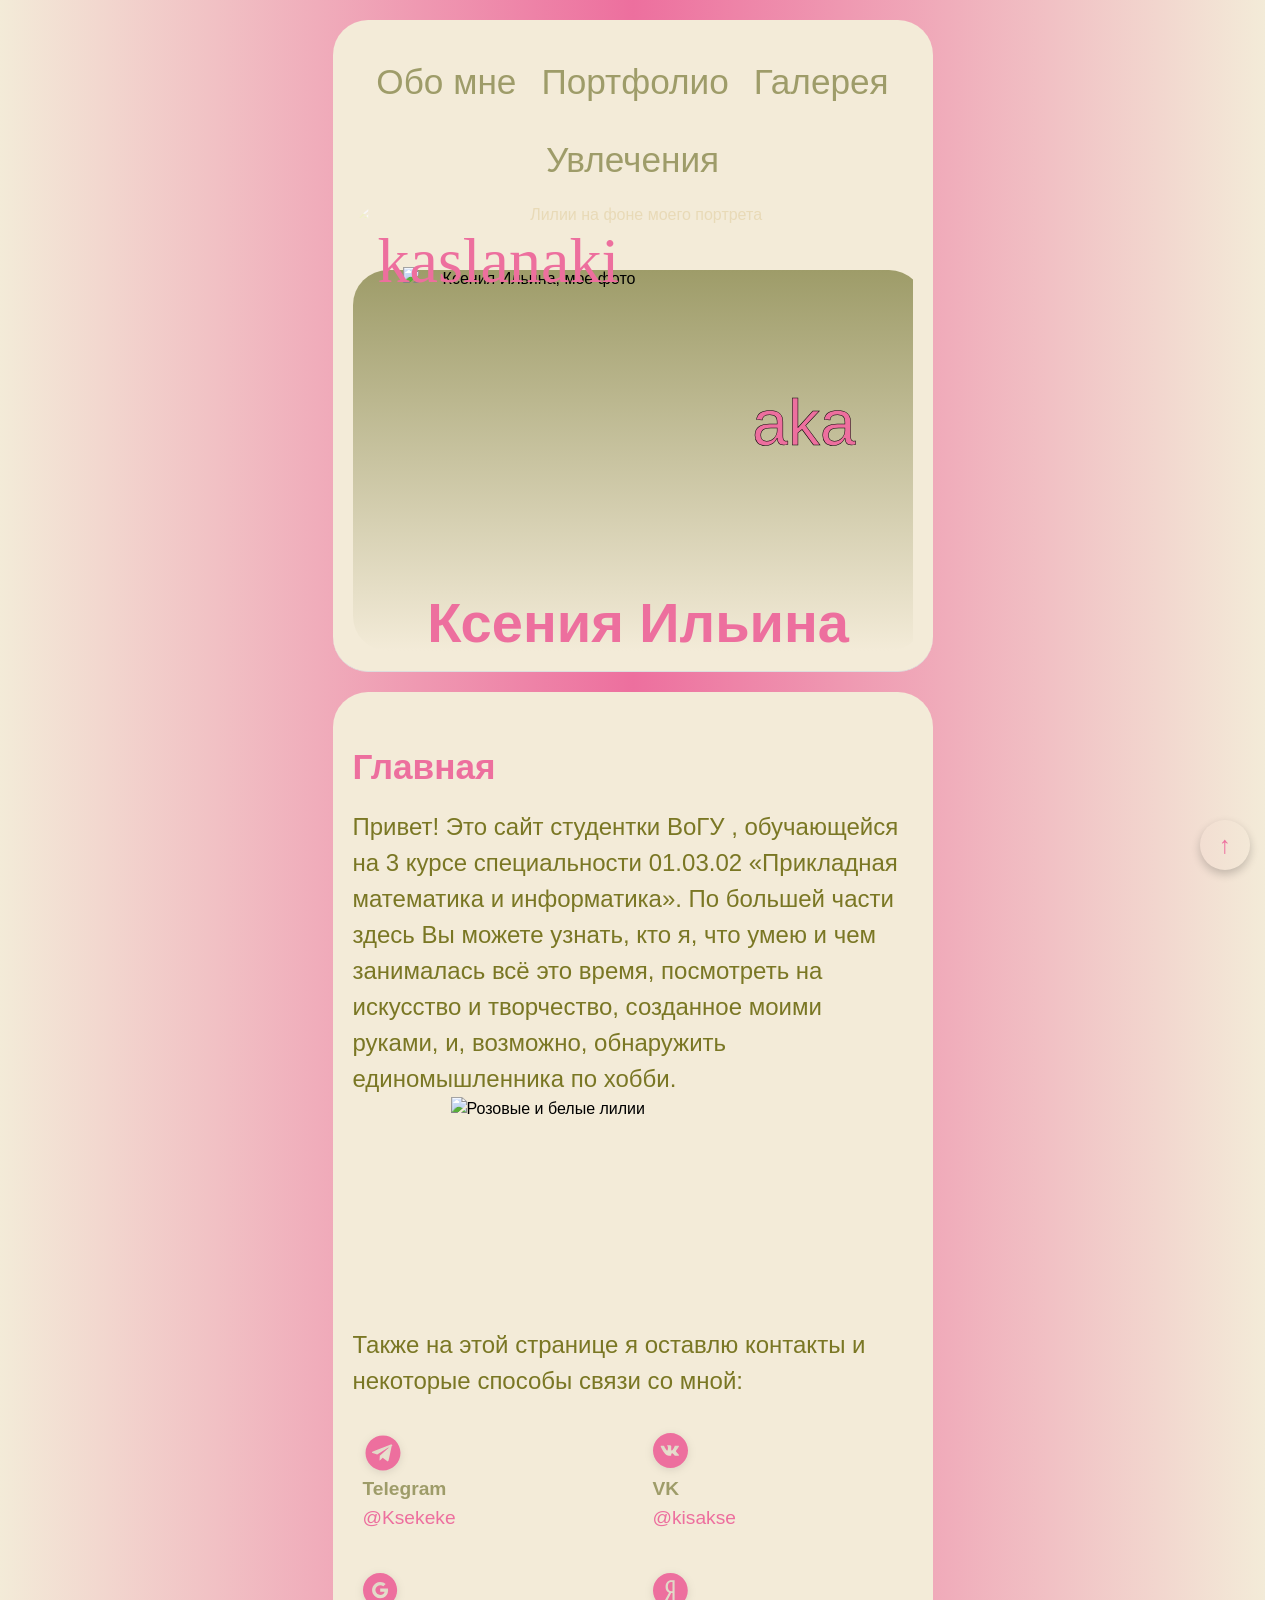
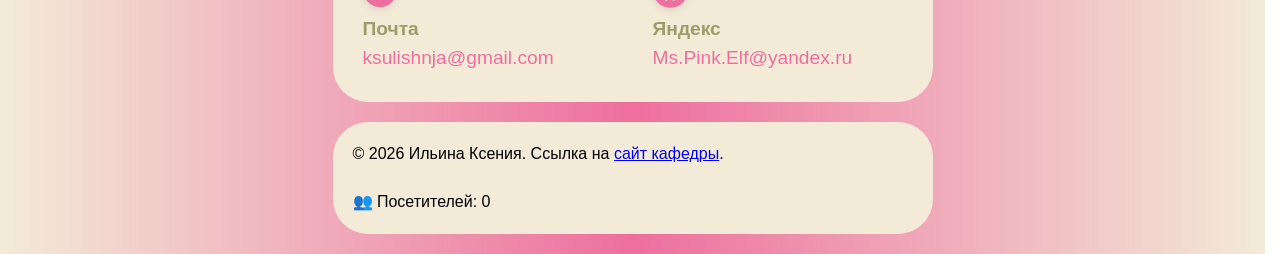
==== index.html @ 04f05344 "Add files via upload" ====
<!DOCTYPE html>
<html lang="ru">
<head>
   <meta charset="UTF-8">
   <meta name="viewport" content="width=device-width, initial-scale=1.0">
   <title>Главная</title>
   <link rel="stylesheet" href="style.css">
   <script src="js/general.js" defer></script>
</head>

<body>
    <div class="page-wrapper">
        <header class="card-block">

            <nav>
                <ul>
                    <li><a href="about.html">Обо мне</a></li>
                    <li><a href="portfolio.html">Портфолио</a></li>
                    <li><a href="gallery.html">Галерея</a></li>
                    <li><a href="hobbies.html">Увлечения</a></li>
                </ul>
            </nav>

            <div class="header-overlay-stage">

                <div class="base-gradient-layer"></div>

                <img src="img/index/lilies_background.JPG" alt="Лилии на фоне моего портрета" width="5184px" height="3456px" class="mix-blend-lilies">

                <div class="foreground-content">

                    <span class="nickname-kaslanaki" title="Мой творческий псевдоним, но об этом чуть позже..">kaslanaki</span>

                    <div class="portrait-container">

                        <img src="img/index/me.png" alt="Ксения Ильина, мое фото" width="965px" height="1189px" class="portrait-main">

                    </div>

                    <span class="aka-tag">aka</span>

                </div>

                <h1 class="fullname-hero">Ксения Ильина</h1>

            </div>

        </header>
    
        <main class="card-block">
            <h2>Главная</h2>
            <section>
                <p> Привет! Это сайт студентки ВоГУ , обучающейся на 3 курсе специальности 01.03.02 «Прикладная математика и информатика».
                По большей части здесь Вы можете узнать, кто я, что умею и чем занималась всё это время, посмотреть на искусство и творчество, созданное моими руками, и, возможно, обнаружить единомышленника по хобби.
                </p>
            </section>
            <img src="img/index/lilies.png" alt="Розовые и белые лилии" width="1498px" height="949px" class="lilies-main">
            <section>
                <p>Также на этой странице я оставлю контакты и некоторые способы связи со мной:</p>
                <div class="contacts-grid">
                    <a href="https://t.me/Ksekeke" class="contact-item" target="_blank">
                        <div class="contact-content">
                            <!-- <img src="img/index/telegram.svg" alt="Telegram" class="contact-icon"> -->
                            <svg class="contact-icon" viewBox="0 0 28 28" xmlns="http://www.w3.org/2000/svg" style="overflow: visible;">
                                <path class="icon-bg" fill-rule="evenodd" d="M16 2C8.268 2 2 8.268 2 16s6.268 14 14 14 14-6.268 14-14S23.732 2 16 2zm6.95 8.35l-2.45 11.53c-.18.8-.66.98-1.02.72l-3.73-2.75-1.8 1.74c-.2.2-.36.37-.75.37l.27-3.79 6.91-6.24c.3-.26-.06-.41-.47-.14l-8.54 5.38-3.68-1.15c-.81-.25-.82-.81.17-1.19l14.42-5.56c.68-.27 1.27.18 1.07 1.08z"/>
                            </svg>
                            <div class="contact-text">
                                <span class="contact-label">Telegram</span>
                                <span class="contact-value">@Ksekeke</span>
                            </div>
                        </div>
                    </a>

                    <a href="https://vk.com/kisakse" class="contact-item" target="_blank">
                        <div class="contact-content">
                            <!-- <img src="img/index/vk.svg" alt="VK" class="contact-icon"> -->
                            <svg class="contact-icon" viewBox="0 0 20 20" xmlns="http://www.w3.org/2000/svg">
                                <path class="icon-bg" fill-rule="evenodd" d="M10 0C4.48 0 0 4.48 0 10s4.48 10 10 10 10-4.48 10-10S15.52 0 10 0zm3.69 11.23s.85.84 1.06 1.23c.08.14.1.25.06.34-.07.14-.31.21-.39.21h-1.5c-.1 0-.32-.03-.59-.21-.2-.14-.4-.37-.6-.6-.29-.34-.54-.63-.8-.63a.3.3 0 0 0-.1.02c-.19.06-.43.33-.43 1.06 0 .23-.18.36-.31.36h-.69c-.23 0-1.45-.08-2.53-1.22-1.32-1.4-2.51-4.19-2.52-4.22-.08-.18.08-.28.25-.28h1.52c.2 0 .27.12.31.23.05.13.25.63.58 1.2.53.93.85 1.3 1.11 1.3.1 0 .14-.04.14-.04.34-.19.27-1.39.26-1.64 0-.05 0-.54-.17-.78-.13-.17-.34-.23-.47-.26.11-.06.2-.17.2-.17.23-.12.65-.13 1.06-.13h.23c.45.01.57.04.73.08.33.08.34.29.31 1.02-.01.21-.02.44-.02.72 0 .06 0 .12 0 .19-.01.37-.02.79.24.96.06.04.11.03.11.03.09 0 .37 0 1.11-1.27.24-.41.46-.86.6-1.27.01-.03.06-.11.11-.14.05-.03.12-.03.12-.03h1.78c.2 0 .33.03.35.1.05.12-.01.48-.82 1.58l-.36.48c-.74.97-.74 1.02.05 1.75z"/>
                            </svg>
                            <div class="contact-text">
                                <span class="contact-label">VK</span>
                                <span class="contact-value">@kisakse</span>
                            </div>
                        </div>
                    </a>
            
                    <a href="mailto:ksulishnja@gmail.com" class="contact-item">
                        <div class="contact-content">
                            <!-- <img src="img/index/Google.svg" alt="Gmail" class="contact-icon"> -->
                            <svg class="contact-icon" viewBox="0 0 1050 1050" xmlns="http://www.w3.org/2000/svg">
                                <path class="icon-bg" fill-rule="evenodd" d="M512 0C229.2 0 0 229.2 0 512s229.2 512 512 512 512-229.2 512-512S794.8 0 512 0zm167 697.6c-40.6 37.4-96 59.4-162.1 59.4-95.7 0-178.5-54.9-218.8-134.9-16.6-33.1-26.1-70.5-26.1-110.1s9.5-77 26.1-110.1c40.3-80.1 123.1-135 218.8-135 66 0 121.4 24.3 163.9 63.8L610.6 401c-25.4-24.3-57.7-36.6-93.6-36.6-63.8 0-117.8 43.1-137.1 101-4.9 14.7-7.7 30.4-7.7 46.6s2.8 31.9 7.7 46.6c19.3 57.9 73.3 101 137 101 33 0 61-8.7 82.9-23.4 26-17.4 43.2-43.3 48.9-74H516.9v-94.8h230.7c2.9 16.1 4.4 32.8 4.4 50.1 0 74.7-26.7 137.4-73 180.1z"/>
                            </svg>
                            <div class="contact-text">
                                <span class="contact-label">Почта</span>
                                <span class="contact-value">ksulishnja@gmail.com</span>
                            </div>
                        </div>
                    </a>

                    <a href="mailto:Ms.Pink.Elf@yandex.ru" class="contact-item">
                        <div class="contact-content">
                            <!-- <img src="img/index/Yandex.svg" alt="Yandex" class="contact-icon"> -->
                            <svg class="contact-icon" viewBox="0 0 515 515" xmlns="http://www.w3.org/2000/svg">
                                <path class="icon-bg" fill-rule="evenodd" d="M256 0C114.6 0 0 114.6 0 256s114.6 256 256 256 256-114.6 256-256S397.4 0 256 0zm57.5 105.4h-45.6c-44.9 0-82.9 34.1-82.9 100.4 0 39.8 18.4 69.1 51.3 83.5l-61.3 110.9c-2 3.6 0 6.4 3.2 6.4h28.4c2.4 0 4-.8 4.8-2.8l55.7-108.9h20v108.9c0 1.2 1.2 2.8 2.8 2.8h24.8c2.4 0 3.2-1.2 3.2-3.2V109.4c.1-2.8-1.5-4-4.3-4zm-26.4 163.9h-16.8c-26.4 0-52.1-19.3-52.1-67.5 0-50.2 24-70.7 48.4-70.7h20.4v138.2z"/>
                            </svg>
                            <div class="contact-text">
                                <span class="contact-label">Яндекс</span>
                                <span class="contact-value">Ms.Pink.Elf@yandex.ru</span>
                            </div>
                        </div>
                    </a>
                </div>
            </section>
        </main>
    
        <footer class="card-block">
            <p>© 2026 Ильина Ксения. Ссылка на <a href="http://uni-vologda.ac.ru" target="_blank">сайт кафедры</a>.</p>
            <div id="visitor-counter">👥 Посетителей: <span>0</span></div>
        </footer>
    </div>
    <!-- <a href="#" class="scroll-top">↑</a> -->
    <button id="scrollToTopBtn" class="back-to-top" aria-label="Вернуться наверх">
        ↑
    </button>
    <script src="js/counter.js" defer></script>
</body>
</html>
---- style.css ----
/**
  Нормализация блочной модели
 */
 *,
 ::before,
 ::after {
   box-sizing: border-box;
 }
 
 /**
   Убираем внутренние отступы слева тегам списков,
   у которых есть атрибут class
  */
 :where(ul, ol):where([class]) {
   padding-left: 0;
 }
 
 /**
   Убираем внешние отступы body и двум другим тегам,
   у которых есть атрибут class
  */
 body,
 :where(blockquote, figure, fieldset):where([class]) {
   margin: 0;
 }
 
 /**
   Убираем внешние отступы вертикали нужным тегам,
   у которых есть атрибут class
  */
 :where(
   h1,
   h2,
   h3,
   h4,
   h5,
   h6,
   p,
   ul,
   ol,
   dl
 ):where([class]) {
   margin-block: 0;
 }
 
 :where(dd[class]) {
   margin-left: 0;
 }
 
 :where(fieldset[class]) {
   padding: 0;
   border: none;
 }
 
 /**
   Убираем стандартный маркер маркированному списку,
   у которого есть атрибут class
  */
 :where(ul[class]) {
   list-style: none;
 }
 
 :where(address[class]) {
   font-style: normal;
 }
 
 /**
   Обнуляем вертикальные внешние отступы параграфа,
   объявляем локальную переменную для внешнего отступа вниз,
   чтобы избежать взаимодействие с более сложным селектором
  */
 p {
   --paragraphMarginBottom: 24px;
 
   margin-block: 0;
 }
 
 /**
   Внешний отступ вниз для параграфа без атрибута class,
   который расположен не последним среди своих соседних элементов
  */
 p:where(:not([class]):not(:last-child)) {
   margin-bottom: var(--paragraphMarginBottom);
 }
 
 
 /**
   Упрощаем работу с изображениями и видео
  */
 img,
 video {
   display: block;
   max-width: 100%;
   height: auto;
 }
 
 /**
   Наследуем свойства шрифт для полей ввода
  */
 input,
 textarea,
 select,
 button {
   font: inherit;
 }
 
 html {
   /**
     Пригодится в большинстве ситуаций
     (когда, например, нужно будет "прижать" футер к низу сайта)
    */
   height: 100%;
   /**
     Убираем скачок интерфейса по горизонтали
     при появлении / исчезновении скроллбара
    */
   scrollbar-gutter: stable;
   /**
     Плавный скролл
    */
   scroll-behavior: smooth;
 }
 
 body {
   /**
     Пригодится в большинстве ситуаций
     (когда, например, нужно будет "прижать" футер к низу сайта)
    */
   min-height: 100%;
   /**
     Унифицированный интерлиньяж
    */
   line-height: 1.5;
 }
 
 /**
   Нормализация высоты элемента ссылки при его инспектировании в DevTools
  */
 a:where([class]) {
   display: inline-flex;
 }
 
 /**
   Курсор-рука при наведении на элемент
  */
 button,
 label {
   cursor: pointer;
 }
 
 /**
   Убирает серую подсветку при тапе на мобильных устройствах (iOS/Android)
  */
 button {
   -webkit-tap-highlight-color: transparent;
 }
 
 /**
   Приводим к единому цвету svg-элементы
   (за исключением тех, у которых уже указан
   атрибут fill со значением 'none' или начинается с 'url')
  */
 :where([fill]:not(
   [fill="none"],
   [fill^="url"]
 )) {
   fill: currentColor;
 }
 
 /**
   Приводим к единому цвету svg-элементы
   (за исключением тех, у которых уже указан
   атрибут stroke со значением 'none')
  */
 :where([stroke]:not(
   [stroke="none"],
   [stroke^="url"]
 )) {
   stroke: currentColor;
 }
 
 /**
   Чиним баг задержки смены цвета при взаимодействии с svg-элементами
  */
 svg * {
   transition-property: fill, stroke;
 }
 
 /**
   Приведение рамок таблиц в классический 'collapse' вид
  */
 :where(table) {
   border-collapse: collapse;
   border-color: currentColor;
 }
 
 /**
   Удаляем все анимации и переходы для людей,
   которые предпочитают их не использовать
  */
 @media (prefers-reduced-motion: reduce) {
   *,
   ::before,
   ::after {
     animation-duration: 0.01ms !important;
     animation-iteration-count: 1 !important;
     transition-duration: 0.01ms !important;
     scroll-behavior: auto !important;
   }
 } 

 /* КОНЕЦ НОРМАЛИЗАЦИИ */

/* ПОДГРУЗКА ИСПОЛЬЗУЕМЫХ ШРИФТОВ */
@font-face {
   font-family: "m_Andes";
   src: url("./fonts/m_Andes-Normal-Regular.woff2") format("woff2");
   font-weight: 700;
   font-style: normal;
   font-display: swap;
}

@font-face {
   font-family: "Caveat";
   src: url("./fonts/Caveat.woff2") format("woff2");
   font-weight: 400;
   font-style: normal;
   font-display: swap;
}

@font-face {
   font-family: "alexandrazeferinotwo";
   src: url("./fonts/alexandrazeferinotwo.woff2") format("woff2");
   font-weight: 700;
   font-style: normal;
   font-display: swap;
}

h2 {
   color: #ED6F9E;
   /* font-size: 2.2rem; */
   /* text-align: center; */
}

img {
   display: block;
   max-width: 100%;
   height: auto;
}

/* 
============================================
   НАВИГАЦИЯ
============================================ 
*/

header nav ul li a {
   color: #9E9C69;
   text-decoration: none;
   transition: all 0.3s ease;
   font-size: 2.2rem;
}

header {
   border-bottom: 1px solid #ddd;
   text-align: center;
}

nav ul {
   flex-wrap: wrap;
   list-style: none;
   padding: 0;
   display: flex;
   justify-content: center; 
   gap: 25px; 
   align-self: flex-end;
}

nav a:hover { color: #7A7724; }

nav li:hover {
   background: rgba(237, 111, 158, 0.05); 
   transform: scale(1.02);
   border-radius: 15px;
}

/* НАСТРОЙКА СТИЛЕЙ СТРАНИЦЫ */
body {
   font-family: "Caveat", sans-serif;
   padding: 20px;
   display: flex;
   flex-direction: column;
   align-items: center;
   background-image: linear-gradient(0.25turn, #F3EBD8, #ED6F9E, #F3EBD8);
   min-height: 100vh;
}

.page-wrapper {
   margin: 0 auto;
   display: flex;
   flex-direction: column;
   width: 100%;
   max-width: 600px;
   gap: 20px;
}

.card-block {
   background-color: #F3EBD8; 
   border-radius: 35px;
   padding: 20px;
   width: 100%;
}

/* ЛИЛИИ, header */
.base-gradient-layer,
.mix-blend-lilies,
.foreground-content {
   grid-area: 1 / 1;
   width: 100%;
   border-radius: 35px;
}

.header-overlay-stage {
   display: grid;
   position: relative;
   overflow: hidden;
   aspect-ratio: 5 / 4; 
}

.base-gradient-layer {
   height: 85%;
   background: linear-gradient(to bottom, #9E9C69, #F3EBD8); 
   align-self: flex-end;
   z-index: 1;
}

.mix-blend-lilies {
   height: 85%;
   object-fit: cover;
   z-index: 2; 
   mix-blend-mode: overlay;
   opacity: 0.85;
}

.foreground-content {
   height: 100%;
   display: flex;
   flex-direction: column;
   z-index: 3;
   position: relative;
}

.nickname-kaslanaki {
   position: absolute;
   top: 6%;
   left: 25px;
   font-family: "alexandrazeferinotwo", serif;
   color: #ED6F9E;
   font-size: 4rem;
   z-index: 5;
   line-height: 1;
}

.portrait-container {
   width: 45%;
   margin-top: auto;
   margin-bottom: 67px;
   margin-left: 50px;
}

.portrait-main {
   width: 100%;
   display: block;
}

.aka-tag {
   position: absolute;
   left: 70%;
   bottom: 40%;
   color: #ED6F9E;
   font-size: 4rem;
   -webkit-text-stroke: 0.5px #000;
}

.fullname-hero {
   grid-area: 1 / 1;
   font-family: "m_Andes", sans-serif;
   color: #ED6F9E;
   font-size: 3.5rem;
   text-align: center;
   line-height: 1;
   align-self: flex-end;
   z-index: 4;
}

 /* ====================================*/

.scroll-top {
   position: fixed;
   bottom: 20px;
   right: 20px;
   text-decoration: none;
   background: #eee;
   padding: 10px 15px;
   border-radius: 50%;
   color: #000;
   border: 1px solid #ccc;
}

.card-block h2 {
   font-size: 2.2rem;
   margin-bottom: 15px;
}

.card-block section p {
   font-size: 1.5rem;
   color: #7A7724;
}

.lilies-main {
   display: block;
   margin: auto;
   width: 65%;
}

.contacts-grid {
   display: grid;
   grid-template-columns: 1fr 1fr;
   gap: 20px;
   margin-top: 20px;
}

.contact-item {
   text-decoration: none;
   display: flex;
   align-items: center;
   gap: 12px;
   padding: 10px;
   border-radius: 15px;
   transition: background 0.3s ease, transform 0.2s ease; 
}

.contact-item:hover {
   background: rgba(237, 111, 158, 0.05); 
    transform: scale(1.02);
}

.contact-icon {
   width: 35px; 
   height: 35px;
   transition: all 0.3s ease; 
   filter: drop-shadow(0 2px 4px rgba(0,0,0,0.1));
   flex-shrink: 0;
}

.contact-text {
   display: flex;
   flex-direction: column; 
}

.contact-label {
   font-size: 1.2rem;
   color: #9E9C69; 
   font-weight: bold;
}

.contact-value {
   font-size: 1.2rem;
   color: #ED6F9E; 
   word-break: break-all; 
}

.icon-bg {
   fill: #ED6F9E;
   transition: fill 0.3s ease;
}

.icon-symbol {
   fill: #F3EBD8; 
   stroke: none;
}

.contact-item:hover .contact-icon {
   transform: none; 
}

.contact-item:hover .icon-bg {
   fill: #d65a88; 
}

/* 
============================================
   СТРЕЛКА
============================================ 
*/

.back-to-top {
   position: fixed;
   bottom: 30px;
   right: 30px;
   width: 50px;
   height: 50px;
   background-color: var(--color-accent); /* Используй свой акцентный цвет */
   color: #ED6F9E;
   border: none;
   border-radius: 50%;
   cursor: pointer;
   font-size: 24px;
   display: flex;
   align-items: center;
   justify-content: center;
   box-shadow: 0 4px 10px rgba(0,0,0,0.2);
   z-index: 1000; /* Чтобы она была выше всех слоев */
   transition: opacity 0.3s, transform 0.3s;
}

.back-to-top:hover {
   transform: scale(1.1);
}

@media (max-width: 600px) {
   body {
      background-color: #ED6F9E;
      background-image: none;
   }

   header {
      padding: 10px 15px; 
   }

  nav ul {
      margin-bottom: 5px; 
      gap: 5px 15px;
   }

  header nav ul li a {
      line-height: 1.2;
      font-size: 1.3rem; 
   }

   .header-overlay-stage {
       aspect-ratio: 1 / 1.1;
   }

   .nickname-kaslanaki {
       top: 4%;
       left: 15px;
   }

   .fullname-hero {
       font-size: 3rem;
   }

   .portrait-container {
       width: 60%;
       margin-left: 10px; 
       margin-bottom: 55px;
   }

   .aka-tag {
       font-size: 3rem;
       bottom: 150px;
   }

}

/* ============================================
   СТИЛИ ДЛЯ СТРАНИЦЫ "УВЛЕЧЕНИЯ" (hobbies.html)
   ============================================ */

/* Заголовок страницы Увлечения */
.about-me-header2 {
   color: #ED6F9E;
   font-family: "m_Andes", sans-serif;
   font-size: 2.5rem;
   text-align: center;
   margin: 20px 0;
}

/* Контейнер для капчи */
#recaptcha-rc {
   margin: 30px auto;
   max-width: 850px;
   width: 100%;
}


/* Сетка с картинками */
#images-rc {
   display: grid;
   grid-template-columns: repeat(3, 1fr);
   gap: 25px;
   background: #F3EBD8;
   border-radius: 35px;
   padding: 20px;
}

/* Каждая карточка с картинкой */
.image-rc {
   text-align: center;
   transition: all 0.3s ease;
}

/* Стили для картинок */
.image-rc img {
   width: 100%;
   aspect-ratio: 1 / 1;
   object-fit: cover;
   border-radius: 20px;
   cursor: pointer;
   transition: all 0.3s ease;
   box-shadow: 0 2px 8px rgba(0, 0, 0, 0.1);
}

.image-rc img:hover {
   transform: scale(1.05);
   box-shadow: 0 8px 20px rgba(237, 111, 158, 0.3);
}

.image-rc select:hover {
   background: #FFF5F8;
   border-color: #d45a8a;
}

.image-rc select:focus {
   outline: none;
   box-shadow: 0 0 0 3px rgba(237, 111, 158, 0.2);
}

#recaptcha-check-rc {
   margin-bottom: 15px;
}

.recaptcha-judg-rc {
   border-radius: 35px !important;
   overflow: hidden;
}

#title-rc {
   font-family: 'Caveat', sans-serif;
   font-size: 1.2rem;
   color: #7A7724;
   padding: 15px;
   background: #F3EBD8;
}

/* ============================================
  РЕЗУЛЬТАТ ТЕСТА НА СОВМЕСТИМОСТЬ
  ============================================ */

.compatibility-result {
   background: linear-gradient(135deg, #F3EBD8, #fff);
   border-radius: 35px;
   padding: 25px;
   margin-top: 30px;
   margin-bottom: 30px;
   animation: slideUp 0.5s ease;
   box-shadow: 0 4px 20px rgba(0, 0, 0, 0.08);
}

@keyframes slideUp {
   from {
       opacity: 0;
       transform: translateY(30px);
   }
   to {
       opacity: 1;
       transform: translateY(0);
   }
}

/* Шапка результата */
.result-header {
   display: flex;
   align-items: center;
   gap: 15px;
   margin-bottom: 20px;
}

.result-emoji {
   font-size: 2.8rem;
}

.result-header h3 {
   color: #ED6F9E;
   margin: 0;
   font-size: 1.6rem;
   font-family: "m_Andes", sans-serif;
}

/* Текст результата */
.result-message {
   font-size: 1.3rem;
   color: #4a4a4a;
   margin-bottom: 12px;
}

.result-details {
   color: #9E9C69;
   font-style: italic;
   margin-bottom: 20px;
   font-size: 1.1rem;
}

/* Прогресс-бар */
.progress-bar {
   background: #e8d9c5;
   border-radius: 30px;
   height: 14px;
   overflow: hidden;
   margin: 20px 0;
}

.progress-fill {
   background: linear-gradient(90deg, #ED6F9E, #f5a3c2);
   height: 100%;
   width: 0%;
   border-radius: 30px;
   transition: width 1s ease-out;
}

/* Теги интересов */
.user-choices-summary h4 {
   color: #7A7724;
   margin: 15px 0 10px 0;
   font-size: 1.1rem;
}

.hobby-tags {
   display: flex;
   flex-wrap: wrap;
   gap: 10px;
   margin-top: 5px;
}

.hobby-tag {
   background: #ED6F9E;
   color: white;
   padding: 6px 18px;
   border-radius: 30px;
   font-size: 1rem;
   transition: all 0.2s ease;
}

.hobby-tag:hover {
   transform: scale(1.05);
   background: #d45a8a;
}

.hobby-tag-empty {
   color: #9E9C69;
   font-style: italic;
   padding: 6px 0;
}

/* Кнопка сброса */
.reset-test-btn {
   background: transparent;
   border: 2px solid #ED6F9E;
   color: #ED6F9E;
   padding: 10px 28px;
   border-radius: 40px;
   cursor: pointer;
   font-family: 'Caveat', sans-serif;
   font-size: 1.2rem;
   margin-top: 20px;
   transition: all 0.3s ease;
   width: 100%;
   max-width: 250px;
   display: block;
   margin-left: auto;
   margin-right: auto;
}

.reset-test-btn:hover {
   background: #ED6F9E;
   color: white;
   transform: scale(1.02);
}

.image-wrapper {
   position: relative;
   cursor: pointer;
}

/* Скрытая по умолчанию галочка */
.check-badge {
   position: absolute;
   top: 10px;
   right: 10px;
   background: white;
   border-radius: 50%;
   width: 15px;
   height: 15px;
   display: flex;
   align-items: center;
   justify-content: center;
   color: #4CAF50; /* Зеленый цвет галочки */
   font-size: 20px;
   opacity: 0;
   transform: scale(0);
   transition: all 0.2s cubic-bezier(0.175, 0.885, 0.32, 1.275);
   box-shadow: 0 2px 5px rgba(0,0,0,0.2);
}

/* Состояние, когда картинка выбрана */
.image-rc.selected .check-badge {
   opacity: 1;
   transform: scale(1);
}

.image-rc.selected .hobby-img {
   filter: brightness(0.8);
   outline: 3px solid #ED6F9E;
}

/* ============================================
  АДАПТИВ ДЛЯ СТРАНИЦЫ УВЛЕЧЕНИЙ
  ============================================ */

@media (max-width: 600px) {
   /* Адаптив для капчи */
   #images-rc {
       gap: 10px;
       padding: 15px;
   }
   
   .image-rc select {
       font-size: 0.8rem;
       padding: 5px 8px;
       width: 90%;
   }
   
   /* Адаптив для результата */
   .compatibility-result {
       padding: 18px;
   }
   
   .result-header h3 {
       font-size: 1.3rem;
   }
   
   .result-message {
       font-size: 1.1rem;
   }
   
   .result-details {
       font-size: 0.95rem;
   }
   
   .hobby-tag {
       font-size: 0.85rem;
       padding: 4px 12px;
   }
   
   .reset-test-btn {
       font-size: 1rem;
       padding: 8px 20px;
       max-width: 200px;
   }
   
   .about-me-header2 {
       font-size: 2rem;
   }
}

/* Для очень маленьких экранов (320px) */
@media (max-width: 480px) {
   #images-rc {
       gap: 8px;
       padding: 10px;
   }
   
   .image-rc select {
       font-size: 0.7rem;
       padding: 3px 5px;
       margin-top: 8px;
   }
   
   .hobby-tags {
       gap: 6px;
   }
   
   .hobby-tag {
       font-size: 0.75rem;
       padding: 3px 10px;
   }
}

/* 
============================================
  ABOUT ME
============================================ 
  */

.about-me {
   font-size: 6rem;
   font-family: "m_Andes", sans-serif;
   color: #ED6F9E;
   text-align: center;

   border-top: 5px solid #ED6F9E;
   border-bottom: 5px solid #ED6F9E;
   /* padding: 0; */
   margin: 20px -20px 0 -20px;
}

.about-photo {
   display: grid;
   grid-template-columns: repeat(3, 1fr);
   margin: 0 -20px -20px -20px;
}

.about-photo img {
   width: 100%;
   height: auto;
   object-fit: cover;
}

.about-photo img:first-child {
   border-radius: 0 0 0 35px;
}

.about-photo img:last-child {
   border-radius: 0 0 35px 0; 
}

.starter-collage-container {
   position: relative; 
   width: 100%;
   min-height: 700px; 
   margin: 30px 0;
}

.portrait-item {
   position: absolute;
   left: 48%; 
   top: 40%;
   transform: translate(-50%, -50%); 
   max-width: 250px !important;
}

.starter-item {
   position: absolute;
   max-width: 200px;
   transition: all 0.3s ease;
   display: inline-block;
   filter: drop-shadow(0 0 5px rgba(122, 119, 36, 0.8));
}

/* ЛЕВАЯ СТОРОНА */

/* Скетчбуки */
.item-books { 
   left: 5%; 
   max-width: 160px;
}

/* Краски */
.item-paints { 
   top: 25%; 
   max-width: 160px;
}

/* Карандаши */
.item-pens { 
   left: 5%; 
   top: 50%; 
   max-width: 120px;
}

/* СУМКА (Добавленный класс и код) */
.item-bag { 
   left: 6%; 
   top: 65%; 
   max-width: 200px;
}


/* ПРАВАЯ СТОРОНА */

/* Фотоаппарат */
.item-camera { 
   right: 15%; 
   top: 5%; 
   max-width: 80px; 
}

/* Телефон */
.item-phone { 
   right: 7%; 
   top: 22%; 
   max-width: 120px; 
}

/* Планшет */
.item-tablet { 
   right: 5%; 
   top: 45%; 
   max-width: 150px; 
}

/* Ноутбук */
.item-laptop { 
   right: 5%; 
   top: 65%; 
   max-width: 200px; 
}

@keyframes sway {
   0%, 100% { transform: rotate(-5deg); }
   50% { transform: rotate(5deg); }
}

.starter-item:hover {
   filter:  drop-shadow(0 10px 15px rgba(0, 0, 0, 0.2)) 
            drop-shadow(0 0 2px #ED6F9E);

   animation: sway 2s ease-in-out infinite;
   transform: scale(1.1) rotate(0deg); 
   transform-origin: center center; 
}

.portrait-item:hover {
   animation: none;
   transform: translate(-50%, -50%) scale(1.05);
}

.tooltip-content {
   display: none; 
   position: absolute;
   top: 0;
   background: #F3EBD8;
   border: 2px solid #ED6F9E;
   padding: 15px;
   border-radius: 15px;
   width: 250px;
   z-index: 100;
   box-shadow: 0 5px 15px rgba(0,0,0,0.1);
}

.tooltip-right {
   left: 130%;
}

.tooltip-left {
   right: 130%;
   left: auto;
}

.tooltip-top {
   bottom: 120%; 
   left: 50%;
   transform: translateX(-50%); 
   width: max-content; /* Ширина по контенту, чтобы не сжимался текст */
    
    /* Чтобы текст не был слишком узким или широким */
   max-width: 300px; 
   white-space: normal; /* Разрешаем перенос текста, если нужно */
   /* white-space: nowrap;  */
}

.portrait-item .tooltip-top {
   top: auto !important;
   transform: translateX(-50%) translateY(0) !important;
   bottom: 100%; 
   left: 50%;
}

.starter-item.active .tooltip-content {
   display: block;
   animation: fadeIn 0.3s ease;
   z-index: 1000;
}

@keyframes fadeIn {
   from { opacity: 0; }
   to { opacity: 1; }
}

@media (max-width: 600px) {
   .starter-collage-container {
       height: auto; 
       display: flex;
       flex-direction: column;
       align-items: center;
       gap: 20px; 
   }

   .portrait-item {
       position: static; 
       transform: none;
       margin: 20px 0;
   }

   .starter-item {
       position: static;
       max-width: 100px;
       margin: 0;
   }
}


/* ============================================
   СТИЛИ ДЛЯ ГАЛЕРЕИ (Pinterest-стиль)
   ============================================ */

/* Контейнер сетки */
.gallery-grid {
   position: relative;
    width: 100% !important;
    margin: 0;
    padding: 0;
}
/* Одна карточка */
.gallery-item {
   margin-bottom: 20px;
   margin-bottom: 0 !important;
   border-radius: 0px;
   overflow: hidden;
   background: #fff;
}

/* Картинка внутри карточки */
.gallery-item img {
   display: block;
   width: 100%;
   height: auto;
   transition: transform 0.4s ease;
}

/* Подпись под картинкой */
.gallery-caption {
   display: none;
   padding: 12px 16px;
   background: #F3EBD8;
   font-family: 'Caveat', sans-serif;
}

.gallery-caption h3 {
   margin: 0 0 4px;
   font-size: 1.5rem;
   color: #ED6F9E;
}

.gallery-caption p {
   margin: 0;
   font-size: 1.2rem;
   color: #9E9C69;
}

/* Hover-эффект – твоя "фишка" по ТЗ */
.gallery-item:hover {
   transform: translateY(-6px);
   box-shadow: 0 12px 25px rgba(237, 111, 158, 0.2);
}

.gallery-item:hover img {
   transform: scale(1.02);
}

/* Лёгкая анимация появления карточек */
.gallery-item {
   opacity: 0;
   transform: translateY(20px);
   animation: galleryFadeIn 0.5s forwards;
}

@keyframes galleryFadeIn {
   to {
       opacity: 1;
       transform: translateY(0);
   }
}

/* Задержка для каждой карточки (необязательно) */
.gallery-item:nth-child(1) { animation-delay: 0.05s; }
.gallery-item:nth-child(2) { animation-delay: 0.10s; }
.gallery-item:nth-child(3) { animation-delay: 0.15s; }
.gallery-item:nth-child(4) { animation-delay: 0.20s; }
.gallery-item:nth-child(5) { animation-delay: 0.25s; }
.gallery-item:nth-child(6) { animation-delay: 0.30s; }

/* Адаптив */
@media (max-width: 600px) {
   .gallery-caption h3 {
       font-size: 1.2rem;
   }
   .gallery-caption p {
       font-size: 1rem;
   }
}

/* Настройки количества колонок */
/* Для больших экранов (3 колонки) */
@media (min-width: 900px) {
   .gallery-item { width: calc(33.333% - 14px ); }
}

/* Для планшетов (2 колонки) */
@media (min-width: 600px) and (max-width: 899px) {
   .gallery-item { width: calc(50%-10px); }
}

/* Для телефонов (1 колонка) */
@media (max-width: 599px) {
   .gallery-item { width: 100%; }
}

/* ============================================
   LIGHTBOX ДЛЯ ГАЛЕРЕИ
   ============================================ */
   .gallery-modal {
      display: none;
      position: fixed;
      top: 0;
      left: 0;
      width: 100%;
      height: 100%;
      background: rgba(0, 0, 0, 0.85);
      z-index: 2000;
      display: flex;
      justify-content: center;
      align-items: center;
      cursor: pointer;
  }
  .modal-content {
   position: relative;
   width: auto;
   min-width: 300px;
   max-width: 90vw; 
    max-height: 90vh;
   background: #F3EBD8;
   border-radius: 35px;
   padding: 30px;
   text-align: center;
   cursor: default;
   
   /* Выравниваем элементы внутри модального окна */
   display: flex;
   flex-direction: column;
   align-items: center;
   justify-content: flex-start;
   overflow-y: auto;
}
  
  .modal-content img {
      max-width: 95%;
      max-height: 70vh;
      border-radius: 20px;
      object-fit: contain;
  }
  
  .modal-close {
      position: absolute;
      top: 15px;
      right: 25px;
      font-size: 2.5rem;
      font-weight: bold;
      color: #ED6F9E;
      cursor: pointer;
      transition: 0.2s;
  }
  
  .modal-close:hover {
      color: #7A7724;
      transform: scale(1.1);
  }
  
  .modal-caption {
      margin-top: 15px;
      font-family: 'Caveat', sans-serif;
  }
  
  .modal-caption h3 {
      color: #ED6F9E;
      margin: 0;
      font-size: 3rem !important;;
  }
  
  .modal-caption p {
      color: #9E9C69;
      margin: 5px 0 0;
      font-size: 2.5rem !important;;
  }

  /* Делаем результат видимым */
.rc-card-footer {
   display: flex !important; /* Показываем нижнюю панель */
   justify-content: center;
   padding: 15px;
   background: #f9f9f9;
   border-top: 1px solid #ddd;
   min-height: 50px;
}

/* Стили для текста результата (если он появляется там) */
.rc-result-message {
   display: block !important;
   color: #333 !important;
   font-weight: bold;
   font-size: 16px;
   z-index: 100;
}

/* Фикс для того, чтобы капча не обрезала результат */
#recaptcha-card {
   height: auto !important; /* Позволяем блоку растягиваться под результат */
   overflow: visible !important;
}

/* ============================================
   ТЕСТ СОВМЕСТИМОСТИ (УВЛЕЧЕНИЯ)
   ============================================ */

   .compatibility-test {
      background: #F3EBD8;
      border-radius: 35px;
      padding: 25px;
  }
  
  .test-header {
      display: flex;
      align-items: center;
      gap: 15px;
      margin-bottom: 20px;
      border-bottom: 2px solid #ED6F9E;
      padding-bottom: 15px;
  }
  
  .test-logo img {
      display: block;
  }
  
  .test-title {
      font-family: "m_Andes", sans-serif;
      font-size: 1.8rem;
      color: #ED6F9E;
      letter-spacing: 1px;
  }
  
  .test-subtitle {
      text-align: center;
      font-size: 1.4rem;
      color: #7A7724;
      margin-bottom: 25px;
      font-family: 'Caveat', cursive;
  }
  
  .images-grid {
      display: grid;
      grid-template-columns: repeat(3, 1fr);
      gap: 25px;
      margin-bottom: 30px;
  }
  
  .image-rc {
      text-align: center;
      cursor: pointer;
      transition: all 0.3s ease;
  }
  
  .image-wrapper {
      position: relative;
      border-radius: 20px;
      overflow: hidden;
      box-shadow: 0 4px 12px rgba(0,0,0,0.1);
      transition: transform 0.3s ease;
  }
  
  .image-wrapper img {
      width: 100%;
      aspect-ratio: 1 / 1;
      object-fit: cover;
      display: block;
      transition: filter 0.3s;
  }
  
  .check-badge {
      position: absolute;
      top: 12px;
      right: 12px;
      background: white;
      border-radius: 50%;
      width: 28px;
      height: 28px;
      display: flex;
      align-items: center;
      justify-content: center;
      color: #4CAF50;
      font-size: 24px;
      opacity: 0;
      transform: scale(0);
      transition: all 0.2s cubic-bezier(0.175, 0.885, 0.32, 1.275);
      box-shadow: 0 2px 8px rgba(0,0,0,0.2);
  }
  
  .image-rc.selected .check-badge {
      opacity: 1;
      transform: scale(1);
  }
  
  .image-rc.selected .image-wrapper img {
      filter: brightness(0.85);
      outline: 3px solid #ED6F9E;
      outline-offset: -3px;
  }
  
  .hobby-label {
      display: block;
      margin-top: 10px;
      font-family: 'Caveat', sans-serif;
      font-size: 1.2rem;
      color: #9E9C69;
      font-weight: 500;
      transition: color 0.2s;
  }
  
  .image-rc.selected .hobby-label {
      color: #ED6F9E;
      font-weight: bold;
  }
  
  .image-wrapper:hover {
      transform: scale(1.02);
  }
  
  .verify-btn {
      background: #ED6F9E;
      color: white;
      border: none;
      border-radius: 50px;
      padding: 14px 24px;
      font-size: 1.4rem;
      font-family: 'Caveat', sans-serif;
      cursor: pointer;
      width: 100%;
      transition: all 0.3s ease;
      font-weight: bold;
      letter-spacing: 1px;
      box-shadow: 0 4px 10px rgba(0,0,0,0.1);
  }
  
  .verify-btn:hover {
      background: #d45a8a;
      transform: translateY(-2px);
      box-shadow: 0 8px 20px rgba(237,111,158,0.3);
  }
  
  @media (max-width: 700px) {
      .images-grid {
          gap: 15px;
      }
      .hobby-label {
          font-size: 1rem;
      }
      .test-title {
          font-size: 1.4rem;
      }
  }
  
  @media (max-width: 500px) {
      .images-grid {
          grid-template-columns: repeat(2, 1fr);
      }
  }

  #compatibility-result .result-card {
   background: linear-gradient(135deg, #F3EBD8, #fff);
   border-radius: 35px;
   padding: 25px;
   margin-top: 20px;
   text-align: center;
   box-shadow: 0 4px 20px rgba(0,0,0,0.08);
}
#compatibility-result h3 {
   color: #ED6F9E;
   font-family: "m_Andes", sans-serif;
   font-size: 2rem;
   margin: 0 0 15px;
}
#compatibility-result p {
   color: #7A7724;
   font-size: 1.3rem;
   margin-bottom: 15px;
}
.user-selected {
   color: #9E9C69;
   font-size: 1.1rem;
   margin: 15px 0;
   font-style: italic;
}
#compatibility-result button {
   background: transparent;
   border: 2px solid #ED6F9E;
   color: #ED6F9E;
   padding: 8px 24px;
   border-radius: 40px;
   cursor: pointer;
   font-family: 'Caveat', sans-serif;
   font-size: 1.2rem;
   transition: all 0.2s;
}
#compatibility-result button:hover {
   background: #ED6F9E;
   color: white;
}

/* ============================================
   ПОРТФОЛИО
   ============================================ */

   .portfolio-section {
      margin-bottom: 20px;
  }
  .portfolio-section h2 {
      color: #ED6F9E;
      font-family: "m_Andes", sans-serif;
      font-size: 1.8rem;
      margin-bottom: 12px;
      border-left: 5px solid #ED6F9E;
      padding-left: 15px;
  }
  .portfolio-list {
      list-style: disc;
      padding-left: 20px;
      color: #7A7724;
      font-size: 1.1rem;
  }
  .portfolio-list li {
      margin-bottom: 8px;
  }
  .achievement-badge {
      display: inline-block;
      background: #ED6F9E;
      color: white;
      padding: 6px 18px;
      border-radius: 40px;
      font-family: "m_Andes", sans-serif;
      font-size: 1.2rem;
      margin-top: 15px;
  }
  .skills-grid {
      display: grid;
      grid-template-columns: repeat(auto-fit, minmax(180px, 1fr));
      gap: 20px;
  }
  .skill-cat h3 {
      color: #ED6F9E;
      font-size: 1.3rem;
      margin-bottom: 6px;
  }
  .skill-cat p {
      color: #7A7724;
      font-size: 1rem;
  }
  .project-item {
      background: rgba(237,111,158,0.05);
      border-radius: 25px;
      padding: 15px;
      margin-bottom: 15px;
  }
  .project-item h3 {
      color: #7A7724;
      font-size: 1.3rem;
      margin-bottom: 8px;
  }
  .project-item p {
      color: #9E9C69;
      font-size: 1rem;
  }
  .review {
      background: white;
      padding: 15px;
      border-radius: 25px;
      font-style: italic;
      color: #4a4a4a;
      box-shadow: 0 2px 10px rgba(0,0,0,0.05);
  }
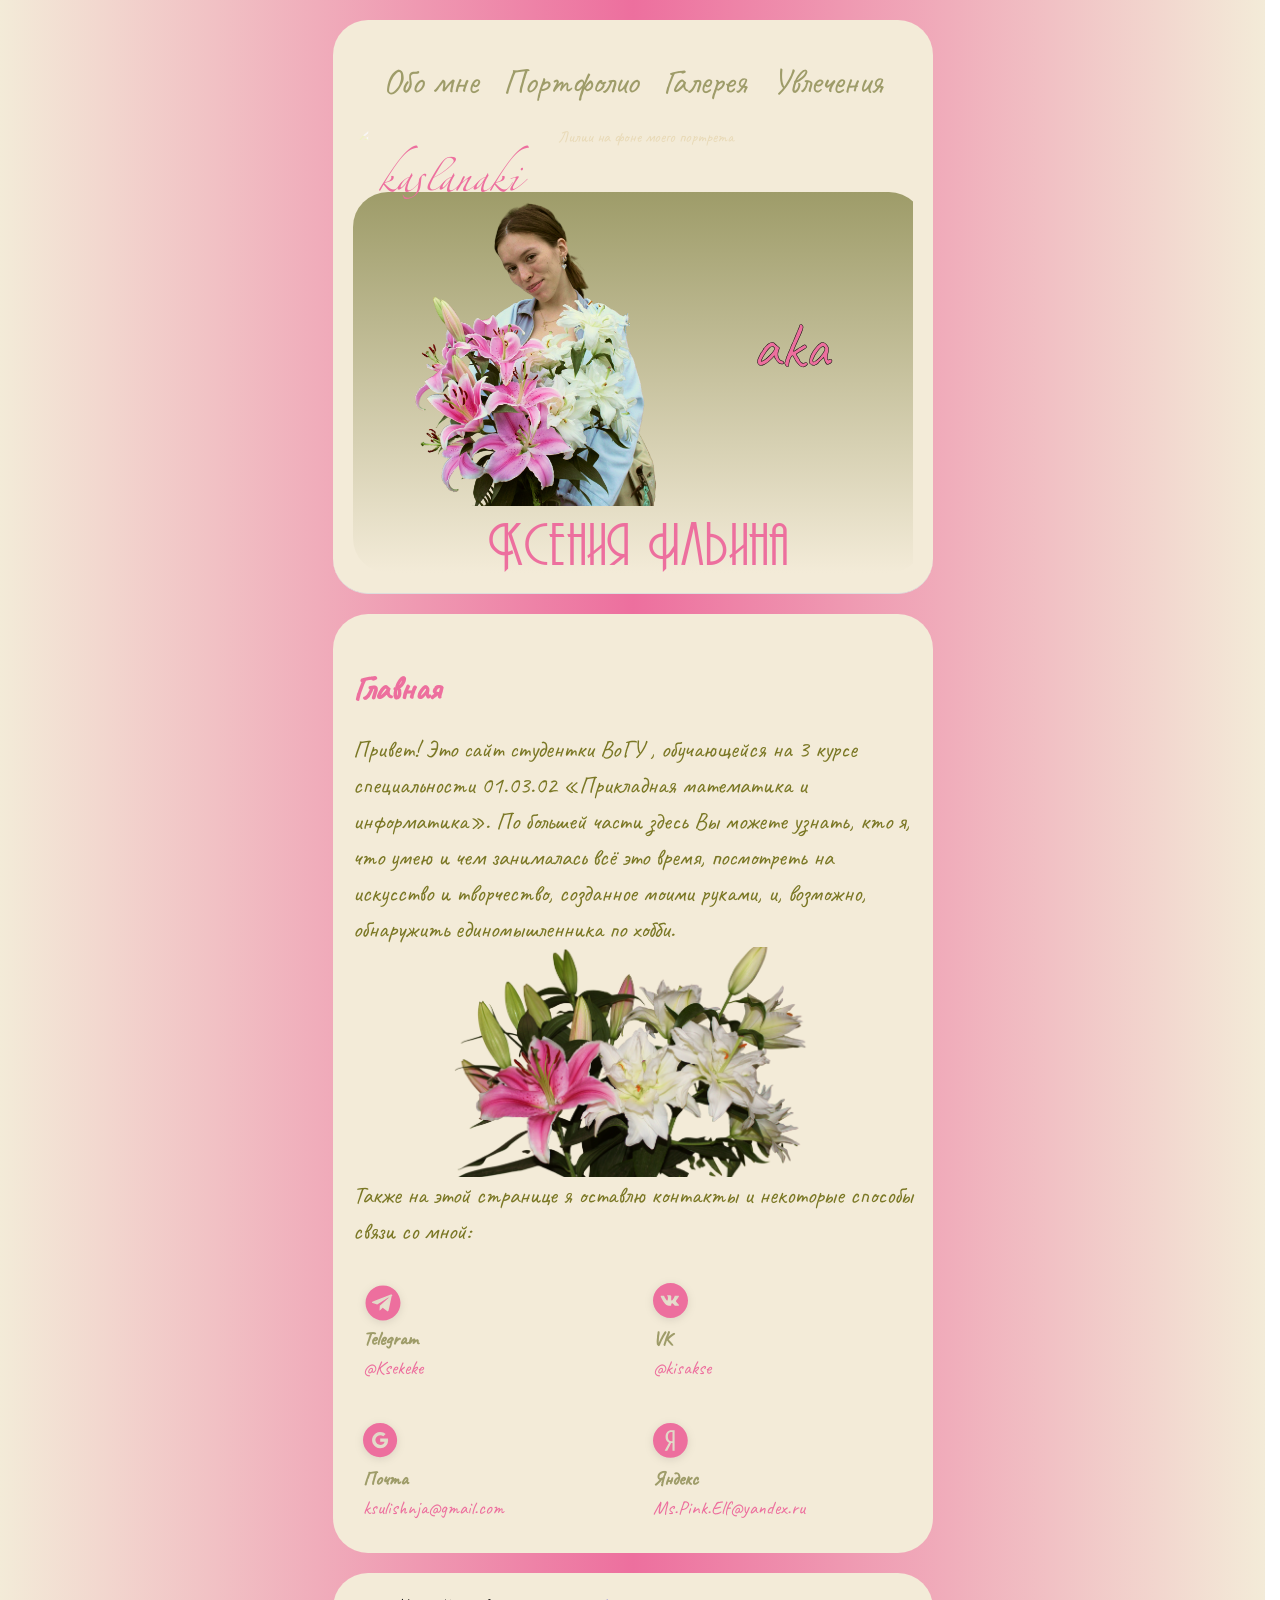
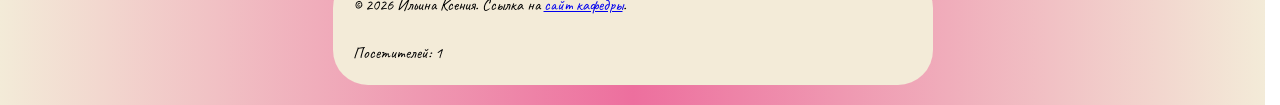
==== commit a441da2a: "Update index.html" ====
--- a/index.html
+++ b/index.html
@@ -114,14 +114,13 @@
         </main>
     
         <footer class="card-block">
-            <p>© 2026 Ильина Ксения. Ссылка на <a href="http://uni-vologda.ac.ru" target="_blank">сайт кафедры</a>.</p>
-            <div id="visitor-counter">👥 Посетителей: <span>0</span></div>
+            <p>© 2026 Ильина Ксения. Ссылка на <a href="https://pm.vogu35.ru/">сайт кафедры</a>.</p>
+            <div class="visitor" id="visitor-counter">Посетителей: <span>0</span></div>
         </footer>
     </div>
     <!-- <a href="#" class="scroll-top">↑</a> -->
     <button id="scrollToTopBtn" class="back-to-top" aria-label="Вернуться наверх">
         ↑
     </button>
-    <script src="js/counter.js" defer></script>
 </body>
-</html>+</html>
